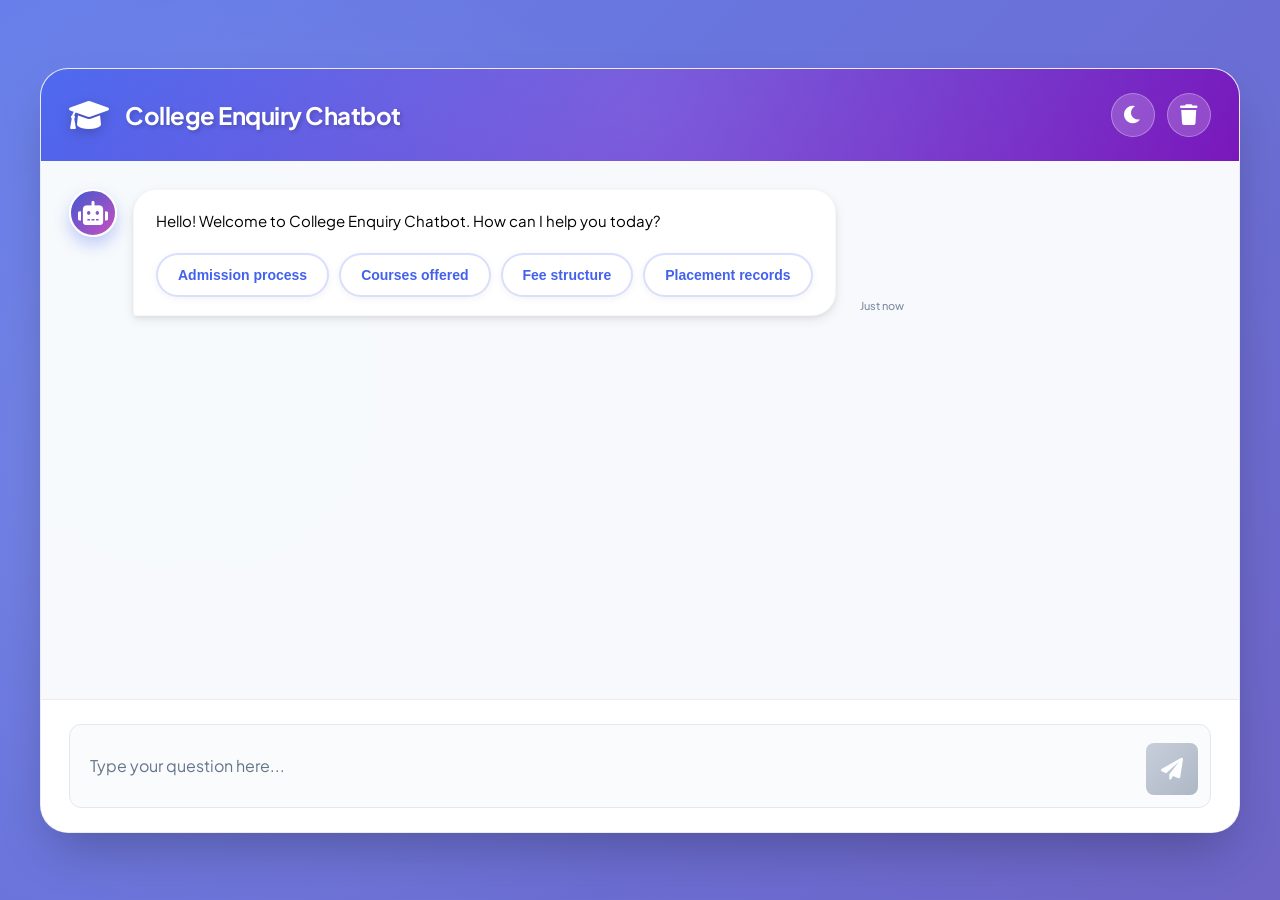
==== frontend/index.html @ 36a3ed0e "Initial commit: College Enquiry Chatbot" ====
<!DOCTYPE html>
<html lang="en">
<head>
    <meta charset="UTF-8">
    <meta name="viewport" content="width=device-width, initial-scale=1.0">
    <title>College Enquiry Chatbot</title>
    <link rel="stylesheet" href="css/style.css">
    <link href="https://fonts.googleapis.com/css2?family=Inter:wght@300;400;500;600;700&family=Plus+Jakarta+Sans:wght@400;500;600;700&display=swap" rel="stylesheet">
    <link rel="stylesheet" href="https://cdnjs.cloudflare.com/ajax/libs/font-awesome/6.0.0/css/all.min.css">
</head>
<body>
    <div class="container">
        <div class="chat-container">
            <div class="chat-header">
                <div class="header-title">
                    <i class="fas fa-graduation-cap"></i>
                    <h2>College Enquiry Chatbot</h2>
                </div>
                <div class="header-actions">
                    <button id="themeToggle" class="icon-btn">
                        <i class="fas fa-moon"></i>
                    </button>
                    <button id="clearChat" class="icon-btn">
                        <i class="fas fa-trash"></i>
                    </button>
                </div>
            </div>
            
            <div class="chat-messages" id="chatMessages">
                <div class="message bot">
                    <div class="avatar">
                        <i class="fas fa-robot"></i>
                    </div>
                    <div class="message-content">
                        <p>Hello! Welcome to College Enquiry Chatbot. How can I help you today?</p>
                        <div class="quick-questions">
                            <button class="quick-question">Admission process</button>
                            <button class="quick-question">Courses offered</button>
                            <button class="quick-question">Fee structure</button>
                            <button class="quick-question">Placement records</button>
                        </div>
                    </div>
                    <div class="message-time">Just now</div>
                </div>
            </div>
            
            <div class="chat-input-area">
                <div class="typing-indicator" id="typingIndicator">
                    <span></span>
                    <span></span>
                    <span></span>
                </div>
                <div class="input-wrapper">
                    <textarea 
                        id="userInput" 
                        placeholder="Type your question here..." 
                        rows="1"
                    ></textarea>
                    <button id="sendButton" disabled>
                        <i class="fas fa-paper-plane"></i>
                    </button>
                </div>
            </div>
        </div>
    </div>
    
    <script src="js/script.js"></script>
</body>
</html>
---- frontend/css/style.css ----
/* Import Google Fonts */
@import url('https://fonts.googleapis.com/css2?family=Inter:wght@300;400;500;600;700&family=Plus+Jakarta+Sans:wght@400;500;600;700&display=swap');

* {
    margin: 0;
    padding: 0;
    box-sizing: border-box;
}

:root {
    /* Modern Color Palette */
    --gradient-start: #3b82f6;
    --gradient-mid: #2563eb;
    --gradient-end: #1d4ed8;
    --primary: #4361ee;
    --primary-dark: #3a56d4;
    --secondary: #7209b7;
    --accent: #f72585;
    --success: #4cc9f0;
    --warning: #f8961e;
    --danger: #f94144;
    
    /* Light Theme */
    --bg-light: #f8fafc;
    --card-light: #ffffff;
    --text-primary: #0f172a;
    --text-secondary: #334155;
    --text-muted: #64748b;
    --border-light: #e2e8f0;
    --shadow-light: 0 20px 40px -15px rgba(0, 0, 0, 0.2);
    
    /* Dark Theme */
    --bg-dark: #0b1120;
    --card-dark: #1e293b;
    --text-dark-primary: #f1f5f9;
    --text-dark-secondary: #cbd5e1;
    --text-dark-muted: #94a3b8;
    --border-dark: #334155;
    
    /* Chat Colors */
    --bot-message-bg: #ffffff;
    --user-message-bg: linear-gradient(135deg, #4361ee, #3a0ca3);
    --bot-avatar-bg: linear-gradient(135deg, #4158D0, #C850C0);
    --user-avatar-bg: linear-gradient(135deg, #f72585, #b5179e);
    
    /* Spacing */
    --spacing-xs: 4px;
    --spacing-sm: 8px;
    --spacing-md: 16px;
    --spacing-lg: 24px;
    --spacing-xl: 32px;
    
    /* Border Radius */
    --radius-sm: 8px;
    --radius-md: 12px;
    --radius-lg: 20px;
    --radius-xl: 28px;
    --radius-full: 9999px;
    
    /* Transitions */
    --transition-fast: 0.2s ease;
    --transition-normal: 0.3s ease;
    --transition-slow: 0.5s ease;
}

body {
    font-family: 'Plus Jakarta Sans', 'Inter', sans-serif;
    background: linear-gradient(135deg, #667eea 0%, #764ba2 50%, #6b8cff 100%);
    background-size: 400% 400%;
    animation: gradientShift 15s ease infinite;
    min-height: 100vh;
    display: flex;
    align-items: center;
    justify-content: center;
    margin: 0;
    padding: 20px;
    transition: background 0.5s ease;
    position: relative;
}

body::before {
    content: '';
    position: absolute;
    top: 0;
    left: 0;
    right: 0;
    bottom: 0;
    background: radial-gradient(circle at 20% 50%, rgba(255,255,255,0.1) 0%, transparent 50%);
    pointer-events: none;
}

@keyframes gradientShift {
    0% { background-position: 0% 50%; }
    50% { background-position: 100% 50%; }
    100% { background-position: 0% 50%; }
}

/* Dark Mode Gradient */
body.dark-mode {
    background: linear-gradient(135deg, #0f172a 0%, #1e1e2f 50%, #2d1b3c 100%);
}

.container {
    width: 100%;
    max-width: 1200px;
    height: 85vh;
    margin: 0 auto;
    position: relative;
    z-index: 10;
}

/* Glassmorphism Chat Container */
.chat-container {
    background: rgba(255, 255, 255, 0.95);
    backdrop-filter: blur(20px);
    -webkit-backdrop-filter: blur(20px);
    border-radius: var(--radius-xl);
    box-shadow: 
        0 25px 50px -12px rgba(0, 0, 0, 0.25),
        inset 0 1px 1px rgba(255, 255, 255, 0.3);
    height: 100%;
    display: flex;
    flex-direction: column;
    overflow: hidden;
    border: 1px solid rgba(0, 0, 0, 0.05);
    transition: all 0.3s cubic-bezier(0.4, 0, 0.2, 1);
}

.dark-mode .chat-container {
    background: rgba(30, 41, 59, 0.95);
    border-color: rgba(255, 255, 255, 0.1);
}

/* Chat Header */
.chat-header {
    padding: 24px 28px;
    background: linear-gradient(135deg, var(--primary), var(--secondary));
    color: white;
    display: flex;
    justify-content: space-between;
    align-items: center;
    position: relative;
    overflow: hidden;
}

.chat-header::before {
    content: '';
    position: absolute;
    top: -50%;
    right: -50%;
    width: 200%;
    height: 200%;
    background: radial-gradient(circle, rgba(255,255,255,0.2) 0%, transparent 70%);
    animation: headerGlow 8s ease infinite;
}

@keyframes headerGlow {
    0%, 100% { transform: translate(0, 0) rotate(0deg); }
    33% { transform: translate(5%, 5%) rotate(5deg); }
    66% { transform: translate(-5%, -5%) rotate(-5deg); }
}

.header-title {
    display: flex;
    align-items: center;
    gap: 16px;
    position: relative;
    z-index: 2;
}

.header-title i {
    font-size: 32px;
    filter: drop-shadow(0 4px 6px rgba(0, 0, 0, 0.2));
    animation: float 3s ease infinite;
}

@keyframes float {
    0%, 100% { transform: translateY(0); }
    50% { transform: translateY(-5px); }
}

.header-title h2 {
    font-size: 24px;
    font-weight: 700;
    margin: 0;
    letter-spacing: -0.5px;
    text-shadow: 2px 2px 4px rgba(0, 0, 0, 0.2);
}

.header-actions {
    display: flex;
    gap: 12px;
    position: relative;
    z-index: 2;
}

.icon-btn {
    background: rgba(255, 255, 255, 0.2);
    border: 1px solid rgba(255, 255, 255, 0.3);
    color: white;
    width: 44px;
    height: 44px;
    border-radius: var(--radius-full);
    cursor: pointer;
    transition: all 0.3s ease;
    display: flex;
    align-items: center;
    justify-content: center;
    font-size: 20px;
    backdrop-filter: blur(5px);
}

.icon-btn:hover {
    background: rgba(255, 255, 255, 0.3);
    transform: scale(1.1) rotate(5deg);
    border-color: rgba(255, 255, 255, 0.5);
}

.icon-btn:active {
    transform: scale(0.95);
}

/* Chat Messages Area */
.chat-messages {
    flex: 1;
    overflow-y: auto;
    padding: 28px;
    background: rgba(248, 250, 252, 0.8);
    display: flex;
    flex-direction: column;
    gap: 20px;
    scroll-behavior: smooth;
}

.dark-mode .chat-messages {
    background: rgba(15, 23, 42, 0.8);
}

/* Custom Scrollbar */
.chat-messages::-webkit-scrollbar {
    width: 6px;
}

.chat-messages::-webkit-scrollbar-track {
    background: rgba(0, 0, 0, 0.05);
    border-radius: var(--radius-full);
}

.chat-messages::-webkit-scrollbar-thumb {
    background: linear-gradient(135deg, var(--primary), var(--secondary));
    border-radius: var(--radius-full);
    transition: all 0.3s ease;
}

.chat-messages::-webkit-scrollbar-thumb:hover {
    background: linear-gradient(135deg, var(--secondary), var(--accent));
}

/* Message Styling */
.message {
    display: flex;
    gap: 16px;
    margin-bottom: 8px;
    animation: messageSlide 0.4s cubic-bezier(0.68, -0.55, 0.265, 1.55);
    max-width: 85%;
}

@keyframes messageSlide {
    from {
        opacity: 0;
        transform: translateY(30px) scale(0.9);
    }
    to {
        opacity: 1;
        transform: translateY(0) scale(1);
    }
}

.message.user {
    flex-direction: row-reverse;
    align-self: flex-end;
}

.message.bot {
    align-self: flex-start;
}

/* Avatar Styling */
.avatar {
    width: 48px;
    height: 48px;
    border-radius: var(--radius-full);
    background: var(--bot-avatar-bg);
    display: flex;
    align-items: center;
    justify-content: center;
    color: white;
    flex-shrink: 0;
    font-size: 24px;
    box-shadow: 0 8px 16px rgba(67, 97, 238, 0.3);
    border: 2px solid white;
    transition: all 0.3s ease;
}

.message.user .avatar {
    background: var(--user-avatar-bg);
    box-shadow: 0 8px 16px rgba(247, 37, 133, 0.3);
}

.avatar:hover {
    transform: scale(1.1) rotate(360deg);
}

/* Message Content */
.message-content {
    background: var(--bot-message-bg);
    padding: 18px 22px;
    border-radius: 24px 24px 24px 4px;
    box-shadow: 
        0 4px 12px rgba(0, 0, 0, 0.08),
        0 2px 4px rgba(0, 0, 0, 0.05);
    position: relative;
    word-wrap: break-word;
    max-width: 100%;
    border: 1px solid rgba(0, 0, 0, 0.03);
    transition: all 0.2s ease-in-out;
}

.message.user .message-content {
    background: var(--user-message-bg);
    color: white;
    border-radius: 24px 24px 4px 24px;
    box-shadow: 0 8px 20px rgba(67, 97, 238, 0.3);
}

.message-content:hover {
    transform: translateY(-2px);
    box-shadow: 0 12px 24px rgba(0, 0, 0, 0.12);
}

.message-content p {
    margin: 0;
    line-height: 1.7;
    font-size: 15px;
    font-weight: 400;
}

.message-content p:not(:last-child) {
    margin-bottom: 12px;
}

/* Message Time */
.message-time {
    font-size: 11px;
    color: var(--text-muted);
    align-self: flex-end;
    margin: 0 8px 4px 8px;
    font-weight: 500;
    opacity: 0.8;
    transition: opacity 0.3s ease;
}

.message:hover .message-time {
    opacity: 1;
}

/* Quick Questions */
.quick-questions {
    display: flex;
    flex-wrap: wrap;
    gap: 10px;
    margin-top: 20px;
    animation: fadeInUp 0.5s ease;
}

@keyframes fadeInUp {
    from {
        opacity: 0;
        transform: translateY(20px);
    }
    to {
        opacity: 1;
        transform: translateY(0);
    }
}

.quick-question {
    padding: 12px 20px;
    border: 2px solid rgba(67, 97, 238, 0.2);
    background: white;
    border-radius: 40px;
    cursor: pointer;
    font-size: 14px;
    font-weight: 600;
    transition: all 0.3s cubic-bezier(0.68, -0.55, 0.265, 1.55);
    color: var(--primary);
    box-shadow: 0 2px 8px rgba(0, 0, 0, 0.05);
    position: relative;
    overflow: hidden;
}

.quick-question::before {
    content: '';
    position: absolute;
    top: 50%;
    left: 50%;
    width: 0;
    height: 0;
    border-radius: 50%;
    background: radial-gradient(circle, rgba(67, 97, 238, 0.3), transparent);
    transform: translate(-50%, -50%);
    transition: width 0.6s ease, height 0.6s ease;
}

.quick-question:hover {
    background: var(--primary);
    color: white;
    border-color: var(--primary);
    transform: translateY(-3px) scale(1.05);
    box-shadow: 0 12px 24px rgba(67, 97, 238, 0.3);
}

.quick-question:hover::before {
    width: 300px;
    height: 300px;
}

.quick-question:active {
    transform: translateY(-1px) scale(1.02);
}

.dark-mode .quick-question {
    background: var(--card-dark);
    color: var(--text-dark-primary);
    border-color: var(--border-dark);
}

.dark-mode .quick-question:hover {
    background: var(--primary);
    color: white;
}

/* Chat Input Area */
.chat-input-area {
    padding: 24px 28px;
    background: white;
    border-top: 1px solid rgba(0, 0, 0, 0.08);
    position: relative;
    transition: all 0.3s ease;
}

.dark-mode .chat-input-area {
    background: var(--card-dark);
    border-top-color: rgba(255, 255, 255, 0.08);
}

/* Typing Indicator */
.typing-indicator {
    display: none;
    align-items: center;
    gap: 6px;
    margin-bottom: 16px;
    padding: 12px 20px;
    background: rgba(67, 97, 238, 0.1);
    border-radius: 40px;
    width: fit-content;
    animation: pulseGlow 2s ease infinite;
}

@keyframes pulseGlow {
    0%, 100% { box-shadow: 0 0 0 0 rgba(67, 97, 238, 0.2); }
    50% { box-shadow: 0 0 20px 5px rgba(67, 97, 238, 0.3); }
}

.typing-indicator.active {
    display: flex;
}

.typing-indicator span {
    width: 10px;
    height: 10px;
    background: linear-gradient(135deg, var(--primary), var(--secondary));
    border-radius: 50%;
    animation: typingWave 1.4s infinite ease-in-out;
}

.typing-indicator span:nth-child(2) {
    animation-delay: 0.2s;
}

.typing-indicator span:nth-child(3) {
    animation-delay: 0.4s;
}

@keyframes typingWave {
    0%, 60%, 100% {
        transform: translateY(0);
    }
    30% {
        transform: translateY(-15px);
    }
}

/* Input Wrapper */
.input-wrapper {
    display: flex;
    gap: 16px;
    align-items: flex-end;
    background: rgba(248, 250, 252, 0.8);
    border: 1px solid var(--border-light);
    border-radius: 12px;
    padding: 12px 12px 12px 20px;
    transition: border-color 0.2s, box-shadow 0.2s;
    position: relative;
    overflow: hidden;
}

.input-wrapper:focus-within {
    border-color: var(--primary);
    box-shadow: 0 0 0 4px rgba(59, 130, 246, 0.1);
}

/* Removed animated border rotating effect */

.dark-mode .input-wrapper {
    background: rgba(30, 41, 59, 0.8);
    border-color: var(--border-dark);
}

.input-wrapper textarea {
    flex: 1;
    padding: 16px 0;
    border: none;
    resize: none;
    font-family: inherit;
    font-size: 16px;
    max-height: 120px;
    background: transparent;
    outline: none;
    color: var(--text-primary);
    line-height: 1.6;
}

.dark-mode .input-wrapper textarea {
    color: var(--text-dark-primary);
}

.input-wrapper textarea::placeholder {
    color: var(--text-muted);
    font-weight: 400;
    transition: opacity 0.3s ease;
}

.input-wrapper textarea:focus::placeholder {
    opacity: 0.7;
}

/* Send Button */
#sendButton {
    width: 52px;
    height: 52px;
    border: none;
    background: var(--primary);
    color: white;
    border-radius: 8px;
    cursor: pointer;
    transition: all 0.2s ease;
    display: flex;
    align-items: center;
    justify-content: center;
    font-size: 22px;
    flex-shrink: 0;
    position: relative;
    overflow: hidden;
}

#sendButton::before {
    content: '';
    position: absolute;
    top: 50%;
    left: 50%;
    width: 0;
    height: 0;
    border-radius: 50%;
    background: radial-gradient(circle, rgba(255,255,255,0.3), transparent);
    transform: translate(-50%, -50%);
    transition: width 0.6s ease, height 0.6s ease;
}

#sendButton:hover:not(:disabled) {
    transform: scale(1.15) rotate(10deg);
    box-shadow: 0 12px 24px rgba(67, 97, 238, 0.4);
}

#sendButton:hover:not(:disabled)::before {
    width: 200px;
    height: 200px;
}

#sendButton:active:not(:disabled) {
    transform: scale(0.95) rotate(5deg);
}

#sendButton:disabled {
    opacity: 0.5;
    cursor: not-allowed;
    background: linear-gradient(135deg, #94a3b8, #64748b);
}

/* Message Formatting */
.message-content h1, 
.message-content h2, 
.message-content h3 {
    margin: 12px 0 8px 0;
    font-weight: 600;
}

.message-content ul, 
.message-content ol {
    margin: 10px 0 10px 20px;
    padding-left: 10px;
}

.message-content li {
    margin: 6px 0;
    line-height: 1.6;
}

.message-content a {
    color: var(--primary);
    text-decoration: none;
    font-weight: 500;
    border-bottom: 1px dashed var(--primary);
    transition: all 0.3s ease;
}

.message-content a:hover {
    color: var(--secondary);
    border-bottom-style: solid;
}

.message.user .message-content a {
    color: white;
    border-bottom-color: rgba(255,255,255,0.5);
}

/* Code Blocks */
.message-content pre {
    background: #1e1e2f;
    color: #fff;
    padding: 15px;
    border-radius: 12px;
    overflow-x: auto;
    margin: 15px 0;
    font-size: 14px;
    line-height: 1.6;
    border: 1px solid rgba(255,255,255,0.1);
}

.message-content code {
    font-family: 'Fira Code', monospace;
    background: rgba(67, 97, 238, 0.1);
    padding: 3px 6px;
    border-radius: 6px;
    font-size: 14px;
}

/* Emoji */
.message-content img.emoji {
    height: 1.3em;
    width: 1.3em;
    margin: 0 3px;
    vertical-align: middle;
}

/* Responsive Design */
@media (max-width: 768px) {
    body {
        padding: 10px;
    }
    
    .container {
        height: 95vh;
    }
    
    .chat-header {
        padding: 18px 20px;
    }
    
    .header-title h2 {
        font-size: 20px;
    }
    
    .header-title i {
        font-size: 26px;
    }
    
    .icon-btn {
        width: 40px;
        height: 40px;
        font-size: 18px;
    }
    
    .chat-messages {
        padding: 20px;
    }
    
    .message {
        max-width: 90%;
    }
    
    .avatar {
        width: 40px;
        height: 40px;
        font-size: 20px;
    }
    
    .message-content {
        padding: 14px 18px;
        font-size: 14px;
    }
    
    .quick-question {
        padding: 10px 16px;
        font-size: 13px;
    }
    
    .chat-input-area {
        padding: 16px 20px;
    }
    
    .input-wrapper {
        padding-left: 18px;
    }
    
    .input-wrapper textarea {
        font-size: 15px;
        padding: 12px 0;
    }
    
    #sendButton {
        width: 46px;
        height: 46px;
        font-size: 20px;
    }
}

@media (max-width: 480px) {
    .container {
        height: 98vh;
    }
    
    .message {
        max-width: 95%;
    }
    
    .header-title h2 {
        font-size: 18px;
    }
    
    .quick-questions {
        gap: 6px;
    }
    
    .quick-question {
        padding: 8px 12px;
        font-size: 12px;
    }
    
    .input-wrapper {
        padding-left: 14px;
    }
    
    .input-wrapper textarea {
        font-size: 14px;
    }
}

/* Loading Animation */
@keyframes shimmer {
    0% {
        background-position: -1000px 0;
    }
    100% {
        background-position: 1000px 0;
    }
}

.loading-message {
    background: linear-gradient(90deg, #f0f0f0 25%, #e0e0e0 50%, #f0f0f0 75%);
    background-size: 1000px 100%;
    animation: shimmer 2s infinite;
    border-radius: 12px;
    height: 60px;
    width: 300px;
}

/* Success/Error Message Styles */
.message.success .message-content {
    background: linear-gradient(135deg, #10b981, #059669);
    color: white;
}

.message.error .message-content {
    background: linear-gradient(135deg, #ef4444, #dc2626);
    color: white;
}

.message.warning .message-content {
    background: linear-gradient(135deg, #f59e0b, #d97706);
    color: white;
}

.message.info .message-content {
    background: linear-gradient(135deg, #3b82f6, #2563eb);
    color: white;
}

/* Connection Status */
.connection-status {
    position: fixed;
    bottom: 20px;
    right: 20px;
    padding: 12px 24px;
    border-radius: 40px;
    font-size: 14px;
    font-weight: 600;
    z-index: 1000;
    animation: slideInRight 0.5s ease;
    box-shadow: 0 8px 16px rgba(0, 0, 0, 0.1);
}

@keyframes slideInRight {
    from {
        transform: translateX(100%);
        opacity: 0;
    }
    to {
        transform: translateX(0);
        opacity: 1;
    }
}

.connection-status.connected {
    background: linear-gradient(135deg, #10b981, #059669);
    color: white;
}

.connection-status.disconnected {
    background: linear-gradient(135deg, #ef4444, #dc2626);
    color: white;
}

/* Dark Mode Specific Adjustments */
.dark-mode .message-content {
    background: var(--card-dark);
    color: var(--text-dark-primary);
    border-color: var(--border-dark);
}

.dark-mode .message-time {
    color: var(--text-dark-muted);
}

.dark-mode .loading-message {
    background: linear-gradient(90deg, #2d2d2d 25%, #3d3d3d 50%, #2d2d2d 75%);
}

/* Tooltip */
[data-tooltip] {
    position: relative;
    cursor: help;
}

[data-tooltip]:before {
    content: attr(data-tooltip);
    position: absolute;
    bottom: 100%;
    left: 50%;
    transform: translateX(-50%);
    padding: 8px 12px;
    background: #333;
    color: white;
    border-radius: 6px;
    font-size: 12px;
    white-space: nowrap;
    opacity: 0;
    visibility: hidden;
    transition: all 0.3s ease;
    z-index: 1000;
}

[data-tooltip]:hover:before {
    opacity: 1;
    visibility: visible;
    transform: translateX(-50%) translateY(-5px);
}

/* Focus Styles */
*:focus-visible {
    outline: 3px solid var(--primary);
    outline-offset: 2px;
    border-radius: 4px;
}

/* Print Styles */
@media print {
    .chat-input-area,
    .quick-questions,
    .header-actions {
        display: none !important;
    }
    
    .message {
        break-inside: avoid;
    }
}
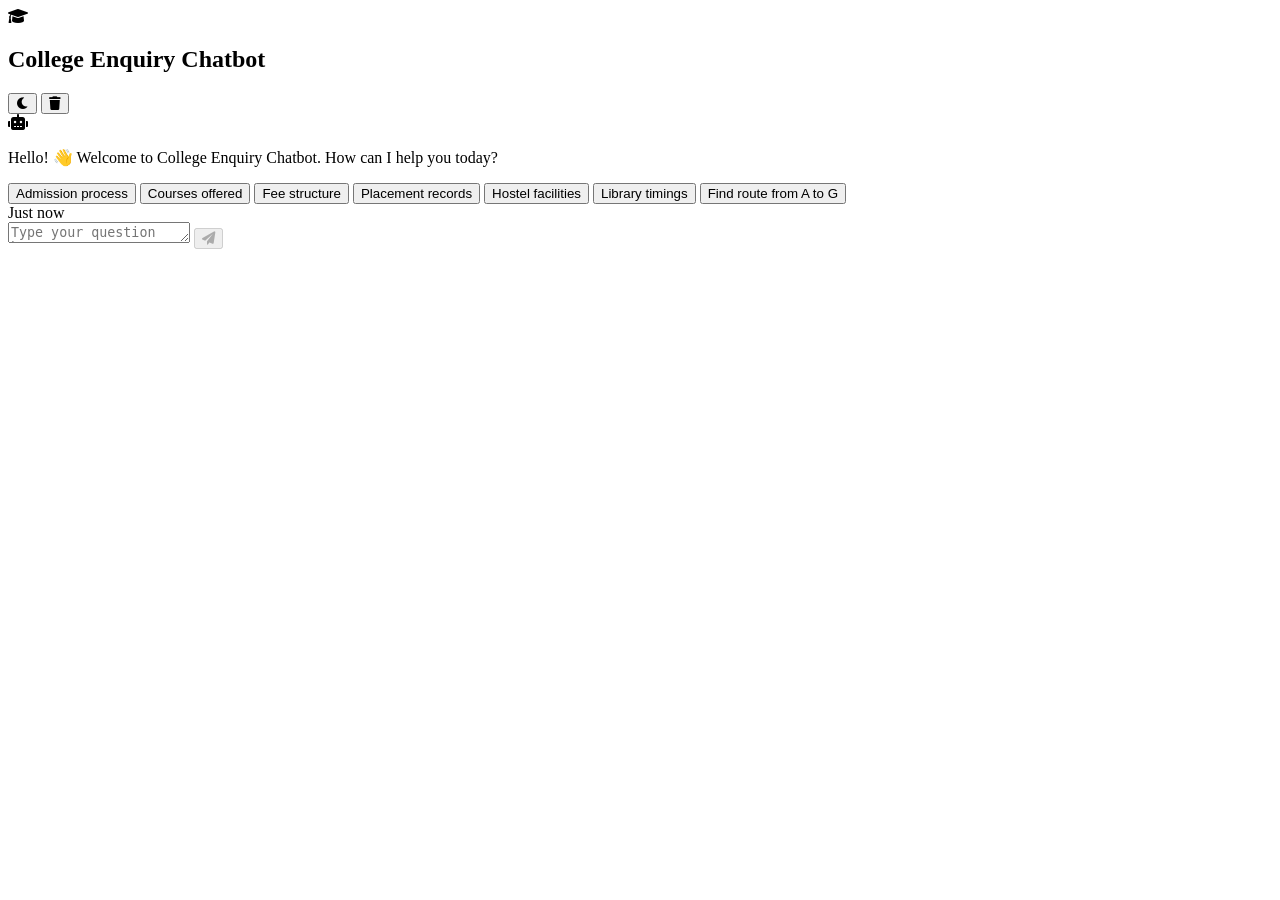
==== commit 5396701c: "Update frontend with proper message formatting and CSS structure" ====
--- a/frontend/index.html
+++ b/frontend/index.html
@@ -4,7 +4,7 @@
     <meta charset="UTF-8">
     <meta name="viewport" content="width=device-width, initial-scale=1.0">
     <title>College Enquiry Chatbot</title>
-    <link rel="stylesheet" href="css/style.css">
+    <link rel="stylesheet" href="style.css">
     <link href="https://fonts.googleapis.com/css2?family=Inter:wght@300;400;500;600;700&family=Plus+Jakarta+Sans:wght@400;500;600;700&display=swap" rel="stylesheet">
     <link rel="stylesheet" href="https://cdnjs.cloudflare.com/ajax/libs/font-awesome/6.0.0/css/all.min.css">
 </head>
@@ -32,12 +32,15 @@
                         <i class="fas fa-robot"></i>
                     </div>
                     <div class="message-content">
-                        <p>Hello! Welcome to College Enquiry Chatbot. How can I help you today?</p>
+                        <p>Hello! 👋 Welcome to College Enquiry Chatbot. How can I help you today?</p>
                         <div class="quick-questions">
                             <button class="quick-question">Admission process</button>
                             <button class="quick-question">Courses offered</button>
                             <button class="quick-question">Fee structure</button>
                             <button class="quick-question">Placement records</button>
+                            <button class="quick-question">Hostel facilities</button>
+                            <button class="quick-question">Library timings</button>
+                            <button class="quick-question">Find route from A to G</button>
                         </div>
                     </div>
                     <div class="message-time">Just now</div>
@@ -64,6 +67,6 @@
         </div>
     </div>
     
-    <script src="js/script.js"></script>
+    <script src="script.js"></script>
 </body>
 </html>
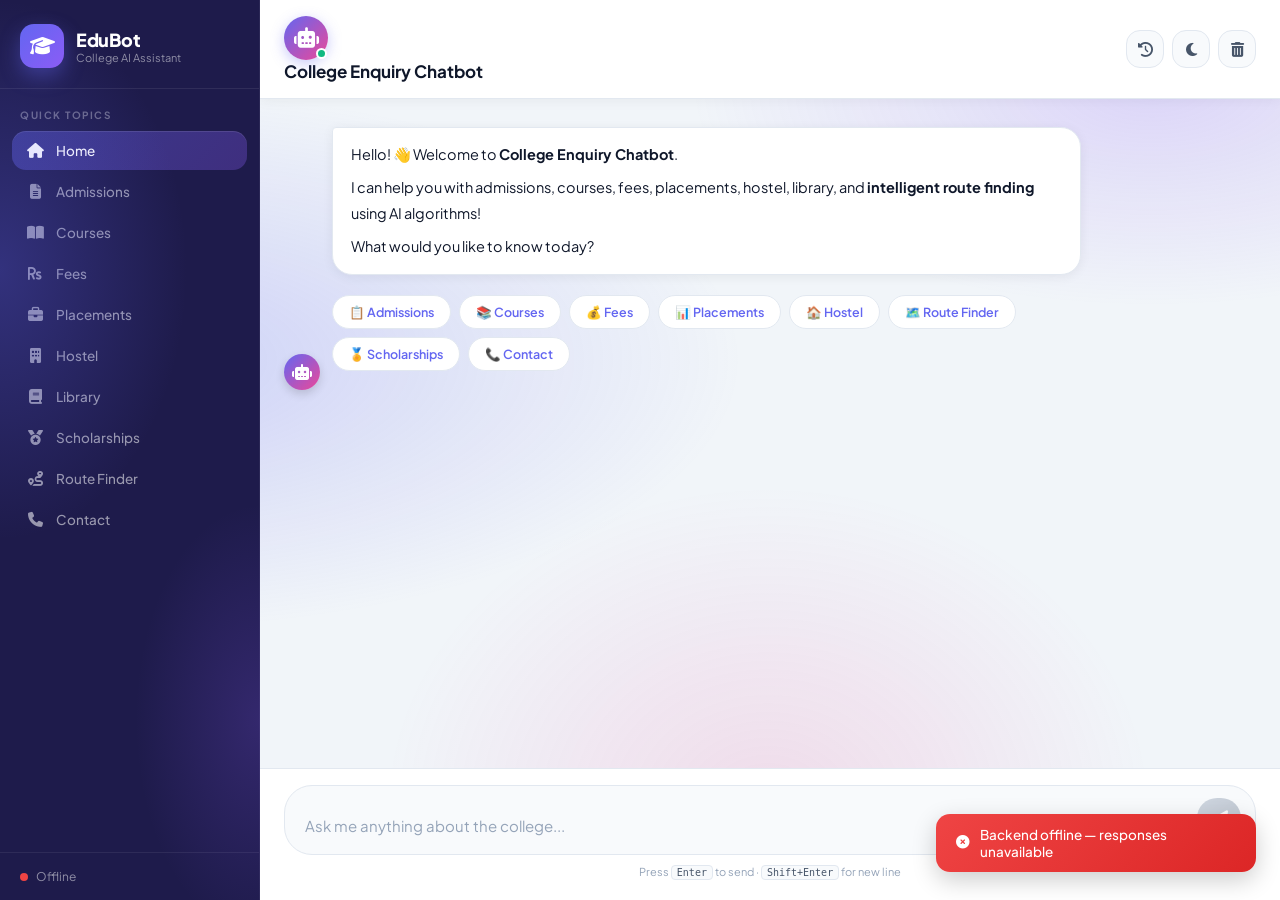
==== commit 2311572e: "Complete College Enquiry Chatbot with Route Finder" ====
--- a/frontend/index.html
+++ b/frontend/index.html
@@ -3,70 +3,174 @@
 <head>
     <meta charset="UTF-8">
     <meta name="viewport" content="width=device-width, initial-scale=1.0">
-    <title>College Enquiry Chatbot</title>
-    <link rel="stylesheet" href="style.css">
-    <link href="https://fonts.googleapis.com/css2?family=Inter:wght@300;400;500;600;700&family=Plus+Jakarta+Sans:wght@400;500;600;700&display=swap" rel="stylesheet">
-    <link rel="stylesheet" href="https://cdnjs.cloudflare.com/ajax/libs/font-awesome/6.0.0/css/all.min.css">
+    <title>College Enquiry Chatbot – AI Assistant</title>
+    <meta name="description" content="AI-powered college enquiry chatbot with intelligent route finder using A* and Best First Search algorithms.">
+    <meta name="keywords" content="college chatbot, admission, courses, fees, placement, route finder, A*, AI">
+
+    <!-- Fonts -->
+    <link href="https://fonts.googleapis.com/css2?family=Inter:wght@300;400;500;600;700;800&family=Plus+Jakarta+Sans:wght@400;500;600;700;800&display=swap" rel="stylesheet">
+    <!-- Icons -->
+    <link rel="stylesheet" href="https://cdnjs.cloudflare.com/ajax/libs/font-awesome/6.5.0/css/all.min.css">
+    <!-- Styles -->
+    <link rel="stylesheet" href="css/style.css">
 </head>
 <body>
-    <div class="container">
-        <div class="chat-container">
-            <div class="chat-header">
-                <div class="header-title">
-                    <i class="fas fa-graduation-cap"></i>
-                    <h2>College Enquiry Chatbot</h2>
-                </div>
-                <div class="header-actions">
-                    <button id="themeToggle" class="icon-btn">
-                        <i class="fas fa-moon"></i>
-                    </button>
-                    <button id="clearChat" class="icon-btn">
-                        <i class="fas fa-trash"></i>
-                    </button>
+
+<div class="app-wrapper">
+
+    <!-- ══ SIDEBAR ═══════════════════════════════════════════════════════════ -->
+    <aside class="sidebar" id="sidebar">
+        <div class="sidebar-header">
+            <div class="logo">
+                <div class="logo-icon"><i class="fas fa-graduation-cap"></i></div>
+                <div class="logo-text">
+                    <span class="logo-title">EduBot</span>
+                    <span class="logo-sub">College AI Assistant</span>
                 </div>
             </div>
-            
-            <div class="chat-messages" id="chatMessages">
-                <div class="message bot">
-                    <div class="avatar">
+            <button class="sidebar-close" id="sidebarClose"><i class="fas fa-times"></i></button>
+        </div>
+
+        <div class="sidebar-nav">
+            <p class="nav-label">Quick Topics</p>
+            <button class="nav-item active" data-query="Hello">
+                <i class="fas fa-home"></i><span>Home</span>
+            </button>
+            <button class="nav-item" data-query="Tell me about the admission process">
+                <i class="fas fa-file-alt"></i><span>Admissions</span>
+            </button>
+            <button class="nav-item" data-query="What courses do you offer?">
+                <i class="fas fa-book-open"></i><span>Courses</span>
+            </button>
+            <button class="nav-item" data-query="What is the fee structure?">
+                <i class="fas fa-rupee-sign"></i><span>Fees</span>
+            </button>
+            <button class="nav-item" data-query="Tell me about placements">
+                <i class="fas fa-briefcase"></i><span>Placements</span>
+            </button>
+            <button class="nav-item" data-query="Tell me about hostel facilities">
+                <i class="fas fa-building"></i><span>Hostel</span>
+            </button>
+            <button class="nav-item" data-query="Tell me about library">
+                <i class="fas fa-book"></i><span>Library</span>
+            </button>
+            <button class="nav-item" data-query="Tell me about scholarships">
+                <i class="fas fa-medal"></i><span>Scholarships</span>
+            </button>
+            <button class="nav-item" data-query="Find route from Home to Office">
+                <i class="fas fa-route"></i><span>Route Finder</span>
+            </button>
+            <button class="nav-item" data-query="What is the contact information?">
+                <i class="fas fa-phone"></i><span>Contact</span>
+            </button>
+        </div>
+
+        <div class="sidebar-footer">
+            <div class="status-indicator">
+                <span class="status-dot"></span>
+                <span id="statusText">Connected</span>
+            </div>
+        </div>
+    </aside>
+
+    <!-- ══ MAIN CHAT ══════════════════════════════════════════════════════════ -->
+    <main class="chat-main">
+
+        <!-- Header -->
+        <header class="chat-header">
+            <div class="header-left">
+                <button class="hamburger" id="hamburgerBtn" aria-label="Open sidebar">
+                    <i class="fas fa-bars"></i>
+                </button>
+                <div class="header-title">
+                    <div class="bot-avatar-header">
                         <i class="fas fa-robot"></i>
+                        <span class="online-dot"></span>
                     </div>
-                    <div class="message-content">
-                        <p>Hello! 👋 Welcome to College Enquiry Chatbot. How can I help you today?</p>
-                        <div class="quick-questions">
-                            <button class="quick-question">Admission process</button>
-                            <button class="quick-question">Courses offered</button>
-                            <button class="quick-question">Fee structure</button>
-                            <button class="quick-question">Placement records</button>
-                            <button class="quick-question">Hostel facilities</button>
-                            <button class="quick-question">Library timings</button>
-                            <button class="quick-question">Find route from A to G</button>
-                        </div>
+                    <div>
+                        <h1>College Enquiry Chatbot</h1>
                     </div>
-                    <div class="message-time">Just now</div>
                 </div>
             </div>
-            
-            <div class="chat-input-area">
-                <div class="typing-indicator" id="typingIndicator">
-                    <span></span>
-                    <span></span>
-                    <span></span>
+            <div class="header-actions">
+                <button class="hdr-btn" id="historyBtn" title="Load history">
+                    <i class="fas fa-history"></i>
+                </button>
+                <button class="hdr-btn" id="themeToggle" title="Toggle dark mode">
+                    <i class="fas fa-moon"></i>
+                </button>
+                <button class="hdr-btn hdr-btn-danger" id="clearChat" title="Clear chat">
+                    <i class="fas fa-trash-alt"></i>
+                </button>
+            </div>
+        </header>
+
+        <!-- Messages -->
+        <section class="chat-messages" id="chatMessages" role="log" aria-live="polite">
+
+            <!-- Welcome message -->
+            <div class="message bot" id="welcomeMsg">
+                <div class="avatar bot-av"><i class="fas fa-robot"></i></div>
+                <div class="message-bubble bot-bubble">
+                    <div class="bubble-content">
+                        <p>Hello! 👋 Welcome to <strong>College Enquiry Chatbot</strong>.</p>
+                        <p>I can help you with admissions, courses, fees, placements, hostel, library, and <strong>intelligent route finding</strong> using AI algorithms!</p>
+                        <p>What would you like to know today?</p>
+                    </div>
+                    <div class="quick-chips" id="quickChips">
+                        <button class="chip" data-query="Tell me about the admission process">📋 Admissions</button>
+                        <button class="chip" data-query="What courses do you offer?">📚 Courses</button>
+                        <button class="chip" data-query="What is the fee structure?">💰 Fees</button>
+                        <button class="chip" data-query="Tell me about placements">📊 Placements</button>
+                        <button class="chip" data-query="Tell me about hostel facilities">🏠 Hostel</button>
+                        <button class="chip" data-query="Find route from Home to Office">🗺️ Route Finder</button>
+                        <button class="chip" data-query="Tell me about scholarships">🏅 Scholarships</button>
+                        <button class="chip" data-query="What is the contact information?">📞 Contact</button>
+                    </div>
+                    <div class="message-meta">
+                        <span class="msg-time">Just now</span>
+                    </div>
                 </div>
-                <div class="input-wrapper">
-                    <textarea 
-                        id="userInput" 
-                        placeholder="Type your question here..." 
-                        rows="1"
-                    ></textarea>
-                    <button id="sendButton" disabled>
+            </div>
+
+        </section>
+
+        <!-- Typing Indicator (inside messages area, but controlled via JS) -->
+        <div class="typing-wrapper" id="typingWrapper">
+            <div class="avatar bot-av"><i class="fas fa-robot"></i></div>
+            <div class="typing-bubble">
+                <span></span><span></span><span></span>
+            </div>
+        </div>
+
+        <!-- Input -->
+        <footer class="chat-input-area">
+            <div class="input-container">
+                <textarea
+                    id="userInput"
+                    placeholder="Ask me anything about the college..."
+                    rows="1"
+                    aria-label="Type your message"
+                    maxlength="500"
+                ></textarea>
+                <div class="input-actions">
+                    <span class="char-count" id="charCount">0/500</span>
+                    <button id="sendBtn" disabled aria-label="Send message" title="Send">
                         <i class="fas fa-paper-plane"></i>
                     </button>
                 </div>
             </div>
-        </div>
-    </div>
-    
-    <script src="script.js"></script>
+            <p class="input-hint">Press <kbd>Enter</kbd> to send · <kbd>Shift+Enter</kbd> for new line</p>
+        </footer>
+
+    </main>
+
+</div>
+
+<!-- Toast notifications -->
+<div class="toast-container" id="toastContainer"></div>
+
+<!-- Scripts -->
+<script src="js/script.js"></script>
 </body>
 </html>
--- a/frontend/css/style.css
+++ b/frontend/css/style.css
@@ -0,0 +1,830 @@
+/* ═══════════════════════════════════════════════════════════════════════════
+   College Enquiry Chatbot — style.css
+   Premium glassmorphism UI with dark mode, animated background, sidebar
+   ═══════════════════════════════════════════════════════════════════════════ */
+
+@import url('https://fonts.googleapis.com/css2?family=Inter:wght@300;400;500;600;700;800&family=Plus+Jakarta+Sans:wght@400;500;600;700;800&display=swap');
+
+/* ── Reset ────────────────────────────────────────────────────────────────── */
+*, *::before, *::after { margin: 0; padding: 0; box-sizing: border-box; }
+
+/* ── Design Tokens ───────────────────────────────────────────────────────── */
+:root {
+  /* Brand colours */
+  --primary:        #6366f1;
+  --primary-dark:   #4f46e5;
+  --primary-light:  #818cf8;
+  --secondary:      #8b5cf6;
+  --accent:         #ec4899;
+  --success:        #10b981;
+  --warning:        #f59e0b;
+  --danger:         #ef4444;
+
+  /* Light surface */
+  --bg:             #f1f5f9;
+  --surface:        #ffffff;
+  --surface-2:      #f8fafc;
+  --border:         #e2e8f0;
+  --text-1:         #0f172a;
+  --text-2:         #475569;
+  --text-3:         #94a3b8;
+  --shadow:         0 20px 60px -15px rgba(0,0,0,.18);
+
+  /* Sidebar */
+  --sidebar-w:      260px;
+  --sidebar-bg:     #1e1b4b;
+
+  /* Chat bubbles */
+  --bot-bubble:     #ffffff;
+  --user-bubble:    linear-gradient(135deg,#6366f1,#8b5cf6);
+  --bot-avatar:     linear-gradient(135deg,#6366f1,#ec4899);
+  --user-avatar:    linear-gradient(135deg,#ec4899,#f97316);
+
+  /* Misc */
+  --radius-sm:  8px;
+  --radius-md:  14px;
+  --radius-lg:  20px;
+  --radius-xl:  28px;
+  --radius-full: 9999px;
+  --transition: .25s cubic-bezier(.4,0,.2,1);
+  --transition-spring: .4s cubic-bezier(.68,-.55,.265,1.55);
+}
+
+/* ── Dark mode tokens ────────────────────────────────────────────────────── */
+body.dark {
+  --bg:           #0b0f1a;
+  --surface:      #141827;
+  --surface-2:    #1a2033;
+  --border:       #2d3748;
+  --text-1:       #f1f5f9;
+  --text-2:       #94a3b8;
+  --text-3:       #64748b;
+  --shadow:       0 20px 60px -15px rgba(0,0,0,.5);
+  --bot-bubble:   #1a2033;
+}
+
+/* ── Base ────────────────────────────────────────────────────────────────── */
+html { scroll-behavior: smooth; }
+
+body {
+  font-family: 'Plus Jakarta Sans', 'Inter', system-ui, sans-serif;
+  background: var(--bg);
+  color: var(--text-1);
+  min-height: 100vh;
+  overflow: hidden;
+  transition: background var(--transition), color var(--transition);
+}
+
+/* Animated mesh background */
+body::before {
+  content: '';
+  position: fixed;
+  inset: 0;
+  background:
+    radial-gradient(ellipse 80% 50% at 10% 40%, rgba(99,102,241,.25) 0%, transparent 60%),
+    radial-gradient(ellipse 60% 40% at 90% 10%, rgba(139,92,246,.2) 0%, transparent 60%),
+    radial-gradient(ellipse 50% 60% at 60% 90%, rgba(236,72,153,.15) 0%, transparent 60%);
+  animation: meshShift 20s ease-in-out infinite alternate;
+  pointer-events: none;
+  z-index: 0;
+}
+
+@keyframes meshShift {
+  0%   { opacity: .6; transform: scale(1); }
+  50%  { opacity: 1;  transform: scale(1.05); }
+  100% { opacity: .8; transform: scale(1); }
+}
+
+/* ── Layout ──────────────────────────────────────────────────────────────── */
+.app-wrapper {
+  display: flex;
+  height: 100vh;
+  position: relative;
+  z-index: 1;
+}
+
+/* ══════════════════════════════════════════════════════════════════════════
+   SIDEBAR
+   ══════════════════════════════════════════════════════════════════════════ */
+.sidebar {
+  width: var(--sidebar-w);
+  background: var(--sidebar-bg);
+  display: flex;
+  flex-direction: column;
+  flex-shrink: 0;
+  transition: transform var(--transition);
+  z-index: 100;
+  overflow: hidden;
+  border-right: 1px solid rgba(255,255,255,.06);
+}
+
+/* Background shimmer for sidebar */
+.sidebar::before {
+  content: '';
+  position: absolute;
+  top: 0; left: 0;
+  width: var(--sidebar-w);
+  height: 100%;
+  background:
+    radial-gradient(ellipse 120% 50% at 0% 30%, rgba(99,102,241,.3) 0%, transparent 60%),
+    radial-gradient(ellipse 80% 40% at 100% 80%, rgba(139,92,246,.2) 0%, transparent 60%);
+  pointer-events: none;
+}
+
+/* Sidebar header */
+.sidebar-header {
+  padding: 24px 20px 20px;
+  display: flex;
+  align-items: center;
+  justify-content: space-between;
+  border-bottom: 1px solid rgba(255,255,255,.08);
+  position: relative;
+}
+
+.logo { display: flex; align-items: center; gap: 12px; }
+
+.logo-icon {
+  width: 44px; height: 44px;
+  border-radius: var(--radius-md);
+  background: linear-gradient(135deg, var(--primary), var(--secondary));
+  display: flex; align-items: center; justify-content: center;
+  color: #fff;
+  font-size: 20px;
+  box-shadow: 0 8px 20px rgba(99,102,241,.4);
+  animation: float 4s ease-in-out infinite;
+}
+
+@keyframes float {
+  0%,100% { transform: translateY(0);   }
+  50%      { transform: translateY(-4px); }
+}
+
+.logo-title {
+  display: block;
+  font-size: 18px;
+  font-weight: 800;
+  color: #fff;
+  letter-spacing: -.3px;
+}
+
+.logo-sub {
+  display: block;
+  font-size: 11px;
+  color: rgba(255,255,255,.5);
+  font-weight: 400;
+}
+
+.sidebar-close {
+  background: rgba(255,255,255,.08);
+  border: none;
+  color: rgba(255,255,255,.6);
+  width: 32px; height: 32px;
+  border-radius: var(--radius-full);
+  cursor: pointer;
+  display: none;
+  align-items: center; justify-content: center;
+  font-size: 14px;
+  transition: background var(--transition);
+}
+.sidebar-close:hover { background: rgba(255,255,255,.14); color: #fff; }
+
+/* Sidebar nav */
+.sidebar-nav {
+  flex: 1;
+  padding: 20px 12px;
+  overflow-y: auto;
+  scrollbar-width: thin;
+  scrollbar-color: rgba(255,255,255,.1) transparent;
+}
+
+.nav-label {
+  font-size: 10px;
+  font-weight: 700;
+  color: rgba(255,255,255,.35);
+  letter-spacing: 1.5px;
+  text-transform: uppercase;
+  padding: 0 8px 10px;
+}
+
+.nav-item {
+  display: flex;
+  align-items: center;
+  gap: 12px;
+  width: 100%;
+  padding: 11px 14px;
+  border: none;
+  border-radius: var(--radius-md);
+  background: transparent;
+  color: rgba(255,255,255,.55);
+  font-family: inherit;
+  font-size: 13.5px;
+  font-weight: 500;
+  cursor: pointer;
+  text-align: left;
+  transition: all var(--transition);
+  margin-bottom: 2px;
+}
+
+.nav-item i { font-size: 15px; width: 18px; text-align: center; flex-shrink: 0; }
+
+.nav-item:hover {
+  background: rgba(255,255,255,.08);
+  color: #fff;
+  transform: translateX(4px);
+}
+
+.nav-item.active {
+  background: linear-gradient(135deg, rgba(99,102,241,.4), rgba(139,92,246,.3));
+  color: #fff;
+  box-shadow: inset 0 1px 0 rgba(255,255,255,.1);
+}
+
+/* Sidebar footer */
+.sidebar-footer {
+  padding: 16px 20px;
+  border-top: 1px solid rgba(255,255,255,.07);
+  display: flex;
+  flex-direction: column;
+  gap: 10px;
+}
+
+.status-indicator {
+  display: flex;
+  align-items: center;
+  gap: 8px;
+  font-size: 12px;
+  color: rgba(255,255,255,.5);
+}
+
+.status-dot {
+  width: 8px; height: 8px;
+  border-radius: 50%;
+  background: var(--success);
+  box-shadow: 0 0 0 0 rgba(16,185,129,.5);
+  animation: pulse 2s ease infinite;
+}
+
+@keyframes pulse {
+  0%   { box-shadow: 0 0 0 0 rgba(16,185,129,.5); }
+  70%  { box-shadow: 0 0 0 6px rgba(16,185,129,0); }
+  100% { box-shadow: 0 0 0 0 rgba(16,185,129,0); }
+}
+
+.algo-badge {
+  display: inline-flex;
+  align-items: center;
+  gap: 6px;
+  padding: 6px 12px;
+  border-radius: var(--radius-full);
+  background: linear-gradient(135deg, rgba(99,102,241,.3), rgba(139,92,246,.2));
+  border: 1px solid rgba(99,102,241,.3);
+  color: rgba(255,255,255,.7);
+  font-size: 11px;
+  font-weight: 600;
+  width: fit-content;
+}
+
+/* ══════════════════════════════════════════════════════════════════════════
+   MAIN CHAT
+   ══════════════════════════════════════════════════════════════════════════ */
+.chat-main {
+  flex: 1;
+  display: flex;
+  flex-direction: column;
+  min-width: 0;
+  overflow: hidden;
+  position: relative;
+}
+
+/* ── Header ─────────────────────────────────────────────────────────────── */
+.chat-header {
+  display: flex;
+  align-items: center;
+  justify-content: space-between;
+  padding: 16px 24px;
+  background: var(--surface);
+  border-bottom: 1px solid var(--border);
+  backdrop-filter: blur(20px);
+  z-index: 10;
+  gap: 12px;
+  box-shadow: 0 2px 12px rgba(0,0,0,.05);
+  transition: background var(--transition), border-color var(--transition);
+}
+
+.header-left { display: flex; align-items: center; gap: 14px; flex: 1; min-width: 0; }
+
+.hamburger {
+  background: var(--surface-2);
+  border: 1px solid var(--border);
+  color: var(--text-2);
+  width: 38px; height: 38px;
+  border-radius: var(--radius-md);
+  cursor: pointer;
+  display: none;
+  align-items: center; justify-content: center;
+  font-size: 16px;
+  transition: all var(--transition);
+  flex-shrink: 0;
+}
+.hamburger:hover { background: var(--primary); color: #fff; border-color: var(--primary); }
+
+.bot-avatar-header {
+  width: 44px; height: 44px;
+  border-radius: var(--radius-full);
+  background: var(--bot-avatar);
+  display: flex; align-items: center; justify-content: center;
+  color: #fff;
+  font-size: 20px;
+  position: relative;
+  flex-shrink: 0;
+  box-shadow: 0 4px 14px rgba(99,102,241,.35);
+}
+
+.online-dot {
+  position: absolute;
+  bottom: 1px; right: 1px;
+  width: 11px; height: 11px;
+  border-radius: 50%;
+  background: var(--success);
+  border: 2px solid var(--surface);
+  animation: pulse 2s ease infinite;
+}
+
+.header-title h1 {
+  font-size: 17px;
+  font-weight: 700;
+  color: var(--text-1);
+  white-space: nowrap;
+  overflow: hidden;
+  text-overflow: ellipsis;
+}
+
+.header-sub {
+  font-size: 11.5px;
+  color: var(--text-3);
+  font-weight: 400;
+  margin-top: 1px;
+}
+
+.header-actions { display: flex; gap: 8px; flex-shrink: 0; }
+
+.hdr-btn {
+  width: 38px; height: 38px;
+  border-radius: var(--radius-md);
+  border: 1px solid var(--border);
+  background: var(--surface-2);
+  color: var(--text-2);
+  cursor: pointer;
+  display: flex; align-items: center; justify-content: center;
+  font-size: 15px;
+  transition: all var(--transition);
+}
+.hdr-btn:hover { background: var(--primary); color: #fff; border-color: var(--primary); transform: scale(1.08); }
+.hdr-btn-danger:hover { background: var(--danger); border-color: var(--danger); }
+
+/* ── Messages ────────────────────────────────────────────────────────────── */
+.chat-messages {
+  flex: 1;
+  overflow-y: auto;
+  padding: 28px 24px;
+  display: flex;
+  flex-direction: column;
+  gap: 18px;
+  scroll-behavior: smooth;
+}
+
+/* scrollbar */
+.chat-messages::-webkit-scrollbar { width: 5px; }
+.chat-messages::-webkit-scrollbar-track { background: transparent; }
+.chat-messages::-webkit-scrollbar-thumb {
+  background: linear-gradient(var(--primary), var(--secondary));
+  border-radius: var(--radius-full);
+}
+
+/* Individual message row */
+.message {
+  display: flex;
+  align-items: flex-end;
+  gap: 12px;
+  max-width: 82%;
+  animation: slideIn .35s var(--transition-spring) both;
+}
+
+@keyframes slideIn {
+  from { opacity: 0; transform: translateY(22px) scale(.94); }
+  to   { opacity: 1; transform: translateY(0) scale(1); }
+}
+
+.message.user { flex-direction: row-reverse; align-self: flex-end; }
+.message.bot  { align-self: flex-start; }
+
+/* Avatar */
+.avatar {
+  width: 36px; height: 36px;
+  border-radius: var(--radius-full);
+  display: flex; align-items: center; justify-content: center;
+  color: #fff;
+  font-size: 16px;
+  flex-shrink: 0;
+  box-shadow: 0 4px 10px rgba(0,0,0,.15);
+  transition: transform var(--transition-spring);
+}
+.avatar:hover { transform: scale(1.15) rotate(8deg); }
+
+.bot-av  { background: var(--bot-avatar); }
+.user-av { background: var(--user-avatar); }
+
+/* Bubble */
+.message-bubble {
+  display: flex;
+  flex-direction: column;
+  gap: 6px;
+}
+
+.bot-bubble  .bubble-content { border-radius: 4px var(--radius-lg) var(--radius-lg) var(--radius-lg); }
+.user-bubble .bubble-content { border-radius: var(--radius-lg) 4px var(--radius-lg) var(--radius-lg); }
+
+.bubble-content {
+  background: var(--bot-bubble);
+  padding: 14px 18px;
+  border: 1px solid var(--border);
+  box-shadow: 0 2px 12px rgba(0,0,0,.06);
+  line-height: 1.75;
+  font-size: 14.5px;
+  color: var(--text-1);
+  transition: background var(--transition), border-color var(--transition), transform .15s;
+  word-break: break-word;
+}
+
+.bubble-content:hover {
+  transform: translateY(-2px);
+  box-shadow: 0 6px 20px rgba(0,0,0,.1);
+}
+
+/* User bubble overrides */
+.user-bubble .bubble-content {
+  background: var(--user-bubble);
+  color: #fff;
+  border-color: transparent;
+  box-shadow: 0 4px 18px rgba(99,102,241,.35);
+}
+
+.bubble-content p { margin-bottom: 8px; }
+.bubble-content p:last-child { margin-bottom: 0; }
+
+/* Formatted text inside bubbles */
+.bubble-content strong { font-weight: 700; }
+.bubble-content em     { font-style: italic; }
+
+.bubble-content br + br { display: block; content: ''; margin-top: 4px; }
+
+/* Message time + meta */
+.message-meta {
+  display: flex;
+  align-items: center;
+  gap: 8px;
+  padding: 0 4px;
+}
+
+.message.user .message-meta { justify-content: flex-end; }
+
+.msg-time {
+  font-size: 10.5px;
+  color: var(--text-3);
+  font-weight: 500;
+  opacity: 0;
+  transition: opacity var(--transition);
+}
+.message:hover .msg-time { opacity: 1; }
+
+/* Intent badge */
+.intent-badge {
+  font-size: 9px;
+  font-weight: 700;
+  padding: 2px 8px;
+  border-radius: var(--radius-full);
+  background: linear-gradient(135deg, var(--primary), var(--secondary));
+  color: #fff;
+  text-transform: uppercase;
+  letter-spacing: .8px;
+  opacity: 0;
+  transition: opacity var(--transition);
+}
+.message:hover .intent-badge { opacity: 1; }
+
+/* ── Quick Chips ──────────────────────────────────────────────────────────── */
+.quick-chips {
+  display: flex;
+  flex-wrap: wrap;
+  gap: 8px;
+  margin-top: 14px;
+}
+
+.chip {
+  padding: 8px 16px;
+  border: 1.5px solid var(--border);
+  border-radius: var(--radius-full);
+  background: var(--surface);
+  color: var(--primary);
+  font-family: inherit;
+  font-size: 12.5px;
+  font-weight: 600;
+  cursor: pointer;
+  transition: all var(--transition-spring);
+  position: relative;
+  overflow: hidden;
+  white-space: nowrap;
+}
+
+.chip::before {
+  content: '';
+  position: absolute; inset: 0;
+  background: linear-gradient(135deg, var(--primary), var(--secondary));
+  opacity: 0;
+  transition: opacity var(--transition);
+}
+
+.chip span { position: relative; z-index: 1; }
+
+.chip:hover {
+  color: #fff;
+  border-color: var(--primary);
+  transform: translateY(-3px) scale(1.04);
+  box-shadow: 0 8px 20px rgba(99,102,241,.3);
+}
+.chip:hover::before { opacity: 1; }
+.chip:active { transform: translateY(-1px) scale(1.01); }
+
+/* Dark mode chip */
+body.dark .chip { background: var(--surface-2); }
+
+/* ── Typing Indicator ────────────────────────────────────────────────────── */
+.typing-wrapper {
+  display: none;
+  align-items: flex-end;
+  gap: 12px;
+  padding: 0 24px 12px;
+  animation: slideIn .3s ease both;
+}
+
+.typing-wrapper.visible { display: flex; }
+
+.typing-bubble {
+  background: var(--bot-bubble);
+  border: 1px solid var(--border);
+  border-radius: 4px var(--radius-lg) var(--radius-lg) var(--radius-lg);
+  padding: 14px 20px;
+  display: flex;
+  align-items: center;
+  gap: 6px;
+  box-shadow: 0 2px 12px rgba(0,0,0,.06);
+}
+
+.typing-bubble span {
+  width: 9px; height: 9px;
+  border-radius: 50%;
+  background: linear-gradient(135deg, var(--primary), var(--secondary));
+  animation: typingBounce 1.4s ease-in-out infinite;
+}
+.typing-bubble span:nth-child(2) { animation-delay: .18s; }
+.typing-bubble span:nth-child(3) { animation-delay: .36s; }
+
+@keyframes typingBounce {
+  0%, 60%, 100% { transform: translateY(0); }
+  30%           { transform: translateY(-10px); }
+}
+
+/* ── Input Area ──────────────────────────────────────────────────────────── */
+.chat-input-area {
+  padding: 16px 24px 20px;
+  background: var(--surface);
+  border-top: 1px solid var(--border);
+  transition: background var(--transition), border-color var(--transition);
+}
+
+.input-container {
+  display: flex;
+  align-items: flex-end;
+  gap: 10px;
+  background: var(--surface-2);
+  border: 1.5px solid var(--border);
+  border-radius: var(--radius-xl);
+  padding: 12px 14px 12px 20px;
+  transition: border-color var(--transition), box-shadow var(--transition);
+}
+
+.input-container:focus-within {
+  border-color: var(--primary);
+  box-shadow: 0 0 0 4px rgba(99,102,241,.12);
+}
+
+.input-container textarea {
+  flex: 1;
+  border: none;
+  background: transparent;
+  outline: none;
+  resize: none;
+  font-family: inherit;
+  font-size: 15px;
+  color: var(--text-1);
+  line-height: 1.6;
+  max-height: 120px;
+  padding: 4px 0;
+  scrollbar-width: thin;
+}
+
+.input-container textarea::placeholder { color: var(--text-3); }
+
+.input-actions {
+  display: flex;
+  align-items: center;
+  gap: 8px;
+  flex-shrink: 0;
+}
+
+.char-count {
+  font-size: 10.5px;
+  color: var(--text-3);
+  font-weight: 500;
+  min-width: 36px;
+  text-align: right;
+}
+
+#sendBtn {
+  width: 44px; height: 44px;
+  border-radius: var(--radius-lg);
+  border: none;
+  background: linear-gradient(135deg, var(--primary), var(--secondary));
+  color: #fff;
+  font-size: 18px;
+  cursor: pointer;
+  display: flex; align-items: center; justify-content: center;
+  transition: all var(--transition);
+  box-shadow: 0 4px 14px rgba(99,102,241,.4);
+  position: relative;
+  overflow: hidden;
+}
+
+#sendBtn::after {
+  content: '';
+  position: absolute; inset: 0;
+  background: rgba(255,255,255,0);
+  transition: background var(--transition);
+}
+
+#sendBtn:hover:not(:disabled) {
+  transform: scale(1.1) rotate(8deg);
+  box-shadow: 0 8px 24px rgba(99,102,241,.5);
+}
+#sendBtn:hover:not(:disabled)::after { background: rgba(255,255,255,.15); }
+#sendBtn:active:not(:disabled)       { transform: scale(.96) rotate(4deg); }
+
+#sendBtn:disabled {
+  opacity: .4;
+  cursor: not-allowed;
+  background: linear-gradient(135deg, #94a3b8, #64748b);
+  box-shadow: none;
+}
+
+.input-hint {
+  font-size: 11px;
+  color: var(--text-3);
+  text-align: center;
+  margin-top: 10px;
+}
+
+kbd {
+  display: inline-block;
+  padding: 1px 5px;
+  border: 1px solid var(--border);
+  border-radius: 4px;
+  font-size: 10px;
+  font-family: monospace;
+  background: var(--surface-2);
+  color: var(--text-2);
+}
+
+/* ── Toast Notifications ─────────────────────────────────────────────────── */
+.toast-container {
+  position: fixed;
+  bottom: 28px;
+  right: 24px;
+  display: flex;
+  flex-direction: column;
+  gap: 10px;
+  z-index: 9999;
+}
+
+.toast {
+  padding: 12px 20px;
+  border-radius: var(--radius-md);
+  color: #fff;
+  font-size: 13.5px;
+  font-weight: 500;
+  box-shadow: 0 8px 24px rgba(0,0,0,.2);
+  animation: toastIn .3s var(--transition-spring) both;
+  max-width: 320px;
+  display: flex;
+  align-items: center;
+  gap: 10px;
+}
+.toast.success { background: linear-gradient(135deg, var(--success), #059669); }
+.toast.error   { background: linear-gradient(135deg, var(--danger), #dc2626);  }
+.toast.info    { background: linear-gradient(135deg, var(--primary), var(--secondary)); }
+
+@keyframes toastIn {
+  from { opacity: 0; transform: translateX(60px) scale(.9); }
+  to   { opacity: 1; transform: translateX(0) scale(1); }
+}
+
+/* ── Response formatting helpers ─────────────────────────────────────────── */
+.bubble-content .resp-section {
+  margin-bottom: 10px;
+}
+
+.bubble-content .resp-heading {
+  font-weight: 700;
+  font-size: 14px;
+  color: var(--primary);
+  margin-bottom: 4px;
+  display: block;
+}
+
+body.dark .bubble-content .resp-heading { color: var(--primary-light); }
+
+.user-bubble .bubble-content .resp-heading { color: rgba(255,255,255,.9); }
+
+/* ── Error state bubble ───────────────────────────────────────────────────── */
+.bubble-content.error-bubble {
+  background: linear-gradient(135deg, rgba(239,68,68,.1), rgba(220,38,38,.05));
+  border-color: rgba(239,68,68,.3);
+  color: var(--danger);
+}
+
+/* ══════════════════════════════════════════════════════════════════════════
+   DARK MODE overrides
+   ══════════════════════════════════════════════════════════════════════════ */
+body.dark .chat-header,
+body.dark .chat-input-area {
+  background: var(--surface);
+  border-color: var(--border);
+}
+
+body.dark .bubble-content { border-color: var(--border); }
+
+body.dark .input-container { background: var(--surface-2); border-color: var(--border); }
+body.dark .input-container textarea { color: var(--text-1); }
+
+body.dark .typing-bubble { background: var(--surface-2); border-color: var(--border); }
+
+body.dark .hdr-btn { background: var(--surface-2); border-color: var(--border); color: var(--text-2); }
+
+/* ══════════════════════════════════════════════════════════════════════════
+   RESPONSIVE
+   ══════════════════════════════════════════════════════════════════════════ */
+@media (max-width: 768px) {
+  .sidebar {
+    position: fixed;
+    top: 0; left: 0; bottom: 0;
+    transform: translateX(-100%);
+    box-shadow: 4px 0 30px rgba(0,0,0,.3);
+  }
+  .sidebar.open { transform: translateX(0); }
+
+  .sidebar-close { display: flex; }
+
+  .hamburger { display: flex; }
+
+  .chat-messages { padding: 18px 14px; }
+
+  .message { max-width: 92%; }
+
+  .chat-input-area { padding: 12px 14px 16px; }
+
+  .header-title h1 { font-size: 15px; }
+  .header-sub      { display: none; }
+
+  .quick-chips { gap: 6px; }
+  .chip        { font-size: 11.5px; padding: 7px 13px; }
+
+  .typing-wrapper { padding: 0 14px 10px; }
+}
+
+@media (max-width: 480px) {
+  .chat-messages { padding: 14px 10px; gap: 14px; }
+  .message       { max-width: 96%; }
+  .bubble-content { font-size: 13.5px; padding: 12px 14px; }
+  .input-container { padding: 10px 12px 10px 16px; }
+  #sendBtn { width: 40px; height: 40px; font-size: 16px; }
+}
+
+/* ── Overlay for mobile sidebar ──────────────────────────────────────────── */
+.sidebar-overlay {
+  display: none;
+  position: fixed;
+  inset: 0;
+  background: rgba(0,0,0,.5);
+  z-index: 99;
+  backdrop-filter: blur(2px);
+}
+.sidebar-overlay.visible { display: block; }
